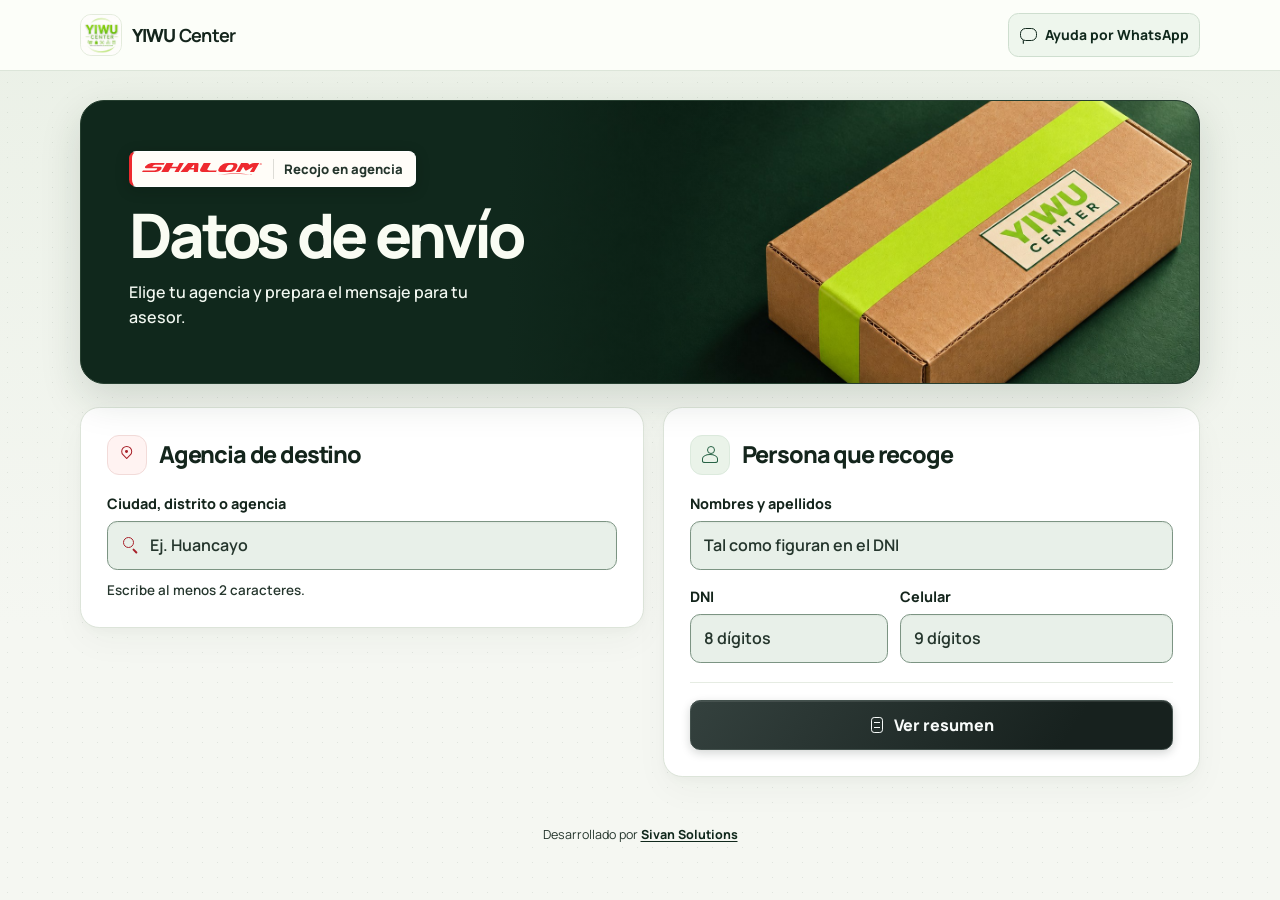
==== site/index.html @ ff03b6f7 "Publish Dispatch Management Portal" ====
<!doctype html>
<html lang="es-PE">
<head>
  <meta charset="utf-8">
  <meta name="viewport" content="width=device-width, initial-scale=1">
  <meta name="referrer" content="no-referrer">
  <meta name="robots" content="noindex">
  <meta http-equiv="Content-Security-Policy" content="form-action 'none'; connect-src 'self'; base-uri 'none'; object-src 'none'">
  <title>Datos de envío Shalom | YIWU Center</title>
  <link rel="icon" href="yiwu-logo.jpg">
  <link rel="preload" href="manrope-latin.woff2" as="font" type="font/woff2" crossorigin>
  <link rel="stylesheet" href="formulario.css">
  <script src="yiwu-agencias-shalom.js" defer></script>
  <script src="formulario.js" defer></script>
</head>
<body>
  <header class="site-header">
    <div class="container header-inner">
      <div class="brand">
        <img src="yiwu-logo.jpg" alt="" width="42" height="42">
        <strong>YIWU <span>Center</span></strong>
      </div>
      <a class="header-channel" href="https://wa.me/?text=Hola%2C%20necesito%20ayuda%20con%20el%20formulario%20de%20env%C3%ADo%20de%20YIWU%20Center." target="_blank" rel="noopener noreferrer"><i class="icon icon-chat" aria-hidden="true"></i><span>Ayuda por WhatsApp</span></a>
    </div>
  </header>

  <main class="container">
    <section class="hero" aria-labelledby="titulo-formulario">
      <div class="hero-image" aria-hidden="true">
        <img src="hero-despacho-yiwu.jpg" alt="" fetchpriority="high">
      </div>
      <div class="hero-content">
        <div class="hero-carrier">
          <img src="shalom-logo.svg" alt="Shalom" width="132" height="14">
          <span>Recojo en agencia</span>
        </div>
        <h1 id="titulo-formulario">Datos de envío</h1>
        <p>Elige tu agencia y prepara el mensaje para tu asesor.</p>
      </div>
    </section>

    <noscript><p class="notice">Activa JavaScript o pide ayuda a tu asesor para elegir una agencia.</p></noscript>

    <form id="despacho" autocomplete="off" hidden>
      <div class="form-grid">
        <section class="card carrier-card" aria-labelledby="titulo-agencia">
          <div class="card-heading">
            <span class="card-icon" aria-hidden="true"><i class="icon icon-pin"></i></span>
            <h2 id="titulo-agencia">Agencia de destino</h2>
          </div>

          <div id="buscador">
            <label for="busqueda">Ciudad, distrito o agencia</label>
            <div class="search-field">
              <i class="icon icon-search" aria-hidden="true"></i>
              <input id="busqueda" type="search" placeholder="Ej. Huancayo" spellcheck="false"
                     aria-describedby="estado-busqueda" aria-controls="resultados" enterkeyhint="search">
            </div>
            <div class="search-meta">
              <p id="estado-busqueda" class="hint" role="status">Escribe al menos 2 caracteres.</p>
              <span id="ayuda-desplazamiento" class="scroll-hint" hidden>Desplázate para ver más</span>
            </div>
            <ul id="resultados" class="agency-results" tabindex="0" aria-label="Agencias encontradas" hidden></ul>
          </div>

          <div id="agencia-elegida" class="selected-agency" role="group" aria-labelledby="agencia-nombre"
               aria-describedby="agencia-ubicacion agencia-direccion" tabindex="-1" hidden>
            <div class="selected-details">
              <span class="selected-marker" aria-hidden="true"></span>
              <div>
                <p id="agencia-nombre" class="selected-name"></p>
                <p id="agencia-ubicacion" class="agency-location"></p>
                <p id="agencia-direccion" class="agency-address"></p>
                <p id="agencia-referencia" class="agency-address" hidden><strong>Referencia</strong> <span></span></p>
              </div>
            </div>
            <div class="agency-actions">
              <button id="cambiar-agencia" type="button" class="text-button">Cambiar agencia</button>
              <a id="agencia-mapa" class="text-button map-link" target="_blank" rel="noopener noreferrer"
                 aria-label="Ver mapa de la agencia en Google Maps" hidden>Ver mapa</a>
            </div>
          </div>
        </section>

        <section class="card" aria-labelledby="titulo-destinatario">
          <div class="card-heading">
            <span class="card-icon" aria-hidden="true"><i class="icon icon-person"></i></span>
            <h2 id="titulo-destinatario">Persona que recoge</h2>
          </div>
          <div class="fields">
            <div>
              <label for="nombre">Nombres y apellidos</label>
              <div class="field-control">
                <input id="nombre" type="text" maxlength="120" placeholder="Tal como figuran en el DNI" required>
                <span class="field-check" aria-hidden="true" hidden></span>
                <span class="field-status" role="status"></span>
              </div>
            </div>
            <div class="fields-inline">
              <div>
                <label for="dni">DNI</label>
                <div class="field-control">
                  <input id="dni" type="text" inputmode="numeric" maxlength="8" pattern="[0-9]{8}" placeholder="8 dígitos"
                         title="Ingresa exactamente 8 dígitos" required>
                  <span class="field-check" aria-hidden="true" hidden></span>
                  <span class="field-status" role="status"></span>
                </div>
              </div>
              <div>
                <label for="celular">Celular</label>
                <div class="field-control">
                  <input id="celular" type="tel" inputmode="numeric" maxlength="9" pattern="9[0-9]{8}" placeholder="9 dígitos"
                         title="Ingresa 9 dígitos. El número empieza con 9" required>
                  <span class="field-check" aria-hidden="true" hidden></span>
                  <span class="field-status" role="status"></span>
                </div>
              </div>
            </div>
          </div>
          <div class="form-actions">
            <button id="revisar" type="submit" class="primary-button"><i class="icon icon-document" aria-hidden="true"></i> Ver resumen</button>
          </div>
        </section>
      </div>
    </form>

    <dialog id="revision" aria-labelledby="titulo-revision" aria-describedby="instrucciones-revision">
      <div class="review-content">
        <header class="review-header">
          <h2 id="titulo-revision">Resumen de envío</h2>
          <img src="shalom-logo.svg" alt="Shalom" width="96" height="10">
        </header>
        <div class="review-details">
          <section class="review-panel review-destination" aria-labelledby="resumen-destino-titulo">
            <h3 id="resumen-destino-titulo"><i class="icon icon-pin" aria-hidden="true"></i> Agencia de destino</h3>
            <p id="resumen-agencia" class="review-value"></p>
            <dl class="review-list">
              <div><dt>Ubicación</dt><dd id="resumen-ubicacion"></dd></div>
              <div><dt>Dirección</dt><dd id="resumen-direccion"></dd></div>
              <div id="resumen-referencia" hidden><dt>Referencia</dt><dd></dd></div>
            </dl>
          </section>
          <section class="review-panel" aria-labelledby="resumen-persona-titulo">
            <h3 id="resumen-persona-titulo"><i class="icon icon-person" aria-hidden="true"></i> Persona que recoge</h3>
            <p id="resumen-nombre" class="review-value"></p>
            <dl class="review-list review-contact">
              <div><dt>DNI</dt><dd id="resumen-dni"></dd></div>
              <div><dt>Celular</dt><dd id="resumen-celular"></dd></div>
            </dl>
          </section>
        </div>
        <footer class="review-footer">
          <p id="instrucciones-revision" class="review-note">Al confirmar, guardaremos el pedido y abriremos WhatsApp con el mensaje listo para enviar.</p>
          <p id="estado-pedido" class="review-note" role="status" hidden></p>
          <div class="review-actions">
            <button id="confirmar-pedido" type="button" class="primary-button"><i class="icon icon-chat" aria-hidden="true"></i> <span>Guardar y abrir WhatsApp</span></button>
            <a id="abrir-whatsapp" class="primary-button" hidden><i class="icon icon-chat" aria-hidden="true"></i> Abrir WhatsApp</a>
            <button id="editar" type="button" class="text-button">Volver a editar</button>
          </div>
        </footer>
      </div>
    </dialog>
  </main>
  <footer class="site-credit">Desarrollado por <a href="https://sivansolutions.com/" target="_blank" rel="noopener noreferrer">Sivan Solutions</a></footer>
</body>
</html>
---- site/formulario.css ----
@font-face {
  font-family: Manrope;
  src: url("manrope-latin.woff2") format("woff2");
  font-weight: 200 800;
  font-display: swap;
}

:root {
  color-scheme: light;
  font-family: Manrope, system-ui, -apple-system, "Segoe UI", sans-serif;
  color: #14251c;
  background: #f0f3ed;
  --ink: #14251c;
  --muted: #25362d;
  --surface: #fff;
  --line: #d5ded4;
  --field-fill: #e8f0e9;
  --field-border: #7c9483;
  --forest: #10281c;
  --green: #286346;
  --mint: #eaf3e9;
  --shalom: #ee2a2f;
  --shalom-ink: #a82029;
  --shalom-wash: #fff3f2;
  --error: #a32938;
}

* { box-sizing: border-box; }
[hidden] { display: none !important; }
body {
  margin: 0;
  min-width: 0;
  min-height: 100vh;
  line-height: 1.55;
  background-image: radial-gradient(#546b5822 .62px, transparent .72px),
    linear-gradient(180deg, #eaf0e6 0, #f5f7f2 min(39rem, 85vh));
  background-size: 15px 15px, 100% 100%;
}
button, input { font: inherit; }
button { cursor: pointer; }
button:disabled {
  cursor: default;
  color: #34473c;
  background: #eaf1e9;
  border-color: #a9b9a9;
  box-shadow: none;
}
h1, h2, p { margin: 0; }
:focus-visible { outline: 2px solid #327850; outline-offset: 3px; }

.container { width: min(100% - 3.5rem, 70rem); margin-inline: auto; }
.site-header {
  background: #fcfef9;
  border-bottom: 1px solid #dce5d9;
}
.header-inner { display: flex; align-items: center; justify-content: space-between; gap: 1rem; min-height: 4.4rem; }
.brand { display: flex; align-items: center; gap: .65rem; flex-shrink: 0; }
.brand img { display: block; object-fit: contain; border-radius: .7rem; border: 1px solid #e3ebdc; }
.brand strong { font-size: 1.13rem; line-height: 1; font-weight: 800; letter-spacing: -.04em; }
.brand span { font-weight: 680; }
.header-channel { display: inline-flex; align-items: center; gap: .46rem; min-height: 2.75rem; padding: .42rem .65rem; border: 1px solid #cedecf; border-radius: .65rem; background: #eef6ed; color: var(--forest); font-size: .87rem; font-weight: 750; text-decoration: none; }
.header-channel:hover { background: #e0f0e3; text-decoration: underline; text-underline-offset: .18em; }

main { padding-block: 1.8rem 3rem; }
.site-credit { padding: 0 1rem 1.25rem; color: var(--muted); text-align: center; font-size: 0.78rem; }
.site-credit a { color: var(--forest); font-weight: 750; text-underline-offset: 0.19em; }
.hero {
  position: relative;
  isolation: isolate;
  overflow: hidden;
  display: grid;
  align-items: center;
  min-height: 17.75rem;
  border: 1px solid #263f30;
  border-radius: 1.5rem;
  background: var(--forest);
  color: #f9fcf3;
  box-shadow: 0 15px 40px #132c1b26;
  margin-bottom: 1.45rem;
}
.hero-image {
  position: absolute;
  inset: 0 0 0 auto;
  width: 62%;
  z-index: -1;
}
.hero-image img { display: block; width: 100%; height: 100%; object-fit: cover; object-position: 66% 51%; }
.hero-image::after {
  position: absolute;
  inset: 0;
  content: "";
  background: linear-gradient(90deg, var(--forest), #10281cbd 9%, #10281c51 20%, transparent 34%);
}
.hero-content { position: relative; width: 57%; padding: 2rem clamp(1.7rem, 4.2vw, 3rem) 2.15rem; }
.hero-carrier {
  display: flex;
  flex-wrap: wrap;
  width: fit-content;
  max-width: 100%;
  align-items: center;
  gap: .44rem .64rem;
  margin-bottom: 1.05rem;
  padding: .43rem .75rem .43rem .65rem;
  border: 1px solid #fff;
  border-left: 3px solid var(--shalom);
  border-radius: .46rem;
  background: #fffdf8;
  box-shadow: 0 3px 13px #09140d42;
  color: var(--muted);
  font-size: .82rem;
  font-weight: 790;
}
.hero-carrier img { display: block; width: 7.5rem; height: auto; }
.hero-carrier span { padding-left: .64rem; border-left: 1px solid #dddcd6; }
.hero h1 { font-size: clamp(2.45rem, 4.8vw, 4.1rem); font-weight: 790; line-height: 1.02; letter-spacing: -.061em; word-spacing: .042em; }
.hero p { max-width: 24rem; margin-top: .8rem; color: #f2f8f1; font-weight: 550; line-height: 1.6; }

.form-grid {
  display: grid;
  grid-template-columns: minmax(0, 1.05fr) minmax(0, 1fr);
  align-items: start;
  gap: 1.15rem;
}
.card {
  padding: clamp(1.15rem, 2.5vw, 1.65rem);
  border: 1px solid #dce4d9;
  border-radius: 1.2rem;
  background: var(--surface);
  box-shadow: 0 4px 8px #21382306, 0 14px 34px #21382309;
}
.card-heading {
  display: flex;
  align-items: center;
  gap: .72rem;
  margin-bottom: 1.15rem;
}
.card-icon {
  display: grid;
  flex: 0 0 2.5rem;
  width: 2.5rem;
  height: 2.5rem;
  place-items: center;
  color: var(--green);
  background: var(--mint);
  border: 1px solid #dceadd;
  border-radius: .75rem;
}
.card-heading h2 { font-size: clamp(1.13rem, 2vw, 1.46rem); font-weight: 800; letter-spacing: -.05em; line-height: 1.18; }
.carrier-card .card-icon { color: var(--shalom-ink); background: var(--shalom-wash); border-color: #f2dbd9; }
.fields { display: grid; gap: 1rem; }
.fields-inline { display: grid; grid-template-columns: minmax(0, .84fr) minmax(0, 1.16fr); gap: .77rem; }
label { display: block; margin-bottom: .37rem; font-size: .9rem; font-weight: 760; }

input {
  display: block;
  width: 100%;
  min-height: 3.05rem;
  padding: .67rem .84rem;
  color: var(--ink);
  background: var(--field-fill);
  border: 1px solid var(--field-border);
  border-radius: .64rem;
  box-shadow: inset 0 1px 2px #14251c0b;
}
input::placeholder { color: var(--muted); font-weight: 620; opacity: 1; }
input:focus { border-color: #387250; background: #f1f7f2; }
input:user-invalid { border-color: var(--error); }
.field-control { position: relative; }
.field-control input { padding-inline-end: 2.55rem; }
.field-control:has(.field-check:not([hidden])) input { border-color: #6a9978; background: #e8f4eb; }
.field-status {
  position: absolute;
  width: 1px;
  height: 1px;
  overflow: hidden;
  clip-path: inset(50%);
  white-space: nowrap;
}
.search-field { position: relative; }
.search-field > .icon { position: absolute; inset: .97rem auto auto .95rem; color: var(--shalom-ink); pointer-events: none; }
.search-field input { padding-left: 2.62rem; }
.search-field input:focus-visible { outline-color: var(--shalom-ink); border-color: #aa5d63; }
.hint { margin-top: .4rem; font-size: .84rem; color: var(--muted); font-weight: 580; overflow-wrap: anywhere; }
.error { color: var(--error); }
.search-meta { display: flex; flex-wrap: wrap; align-items: baseline; justify-content: space-between; gap: .15rem .65rem; margin-top: .63rem; }
.search-meta .hint { margin: 0; }
.scroll-hint { font-size: .81rem; font-weight: 710; color: var(--shalom-ink); }

.agency-results {
  max-height: 15rem;
  margin: .68rem 0 0;
  padding: .24rem;
  list-style: none;
  overflow-y: auto;
  overscroll-behavior-y: contain;
  scrollbar-width: thin;
  scrollbar-color: #ad7574 #f8eeea;
  scrollbar-gutter: stable;
  border: 1px solid #dce6da;
  border-radius: .72rem;
  background: #fcfaf8;
}
.agency-results li + li { border-top: 1px solid #ece4df; }
.agency-option {
  display: grid;
  grid-template-columns: minmax(0, 1fr) auto;
  align-items: center;
  column-gap: .8rem;
  width: 100%;
  min-height: 3.95rem;
  padding: .57rem .66rem;
  color: inherit;
  text-align: left;
  border: 0;
  border-radius: .48rem;
  background: transparent;
}
.agency-option:hover, .agency-option:focus-visible { background: var(--shalom-wash); }
.agency-option:focus-visible { outline-color: var(--shalom-ink); outline-offset: -2px; }
.agency-option strong, .agency-option span { grid-column: 1; overflow-wrap: anywhere; }
.agency-option strong { font-size: .91rem; font-weight: 790; line-height: 1.3; }
.agency-option .agency-address { font-size: .82rem; line-height: 1.4; }
.agency-option::after {
  content: "";
  grid-column: 2;
  grid-row: 1 / span 3;
  width: .86rem;
  height: .86rem;
  border: 1px solid #a0807e;
  border-radius: 50%;
}
.agency-option:hover::after, .agency-option:focus-visible::after {
  background: var(--shalom-ink);
  box-shadow: inset 0 0 0 2px var(--shalom-wash);
}

.selected-agency {
  padding: 1rem 1.05rem .4rem;
  border: 1px solid #b9d9c1;
  border-radius: .8rem;
  background: linear-gradient(125deg, #e4f2e8, #f2f8f2);
}
.selected-details { display: flex; gap: .65rem; }
.selected-marker, .field-check {
  display: grid;
  width: 1.35rem;
  height: 1.35rem;
  place-items: center;
  border-radius: 50%;
  color: #fff;
  background: var(--green);
}
.selected-marker { flex: 0 0 1.35rem; margin-top: .06rem; }
.field-check {
  position: absolute;
  inset-block-start: 50%;
  inset-inline-end: .75rem;
  transform: translateY(-50%);
  pointer-events: none;
}
.selected-marker::before, .field-check::before {
  content: "";
  width: .55rem;
  height: .31rem;
  border: solid currentColor;
  border-width: 0 0 2px 2px;
  transform: translateY(-.06rem) rotate(-45deg);
}
.selected-name { font-weight: 800; overflow-wrap: anywhere; }
.agency-location { margin-top: .16rem; font-size: .82rem; font-weight: 760; line-height: 1.4; color: var(--muted); overflow-wrap: anywhere; }
.agency-address { margin-top: .15rem; font-size: .875rem; color: var(--muted); overflow-wrap: anywhere; }
.agency-address strong { display: block; color: var(--forest); font-size: .77rem; }
.agency-actions { display: flex; flex-wrap: wrap; align-items: center; gap: 0 .9rem; }
.agency-actions .text-button { font-size: .86rem; }
.agency-actions button { color: var(--shalom-ink); }
.map-link { display: inline-flex; align-items: center; }

.form-actions { border-top: 1px solid #e6ece3; margin-top: 1.2rem; padding-top: 1.05rem; }

.primary-button, .text-button { min-height: 2.75rem; border-radius: .63rem; font-weight: 800; }
.primary-button {
  position: relative;
  isolation: isolate;
  overflow: hidden;
  display: inline-flex;
  min-height: 3.1rem;
  align-items: center;
  justify-content: center;
  gap: .52rem;
  padding: .6rem 1.04rem;
  color: #f8fbfa;
  border: 1px solid #42504c;
  background: linear-gradient(125deg, #34413e, #17211e 78%);
  box-shadow: inset 0 1px 0 #ffffff19, 0 .2rem .6rem #111d182e;
}
.primary-button:hover:enabled, .primary-button:focus-visible { border-color: #6a8278; box-shadow: inset 0 1px 0 #ffffff24, 0 .4rem .9rem #17262336; }
.card .primary-button { width: 100%; }
.text-button { padding: .45rem .15rem; color: var(--green); border: 0; background: transparent; text-underline-offset: .2em; }
.text-button:hover { text-decoration: underline; }

dialog {
  width: min(100% - 1.5rem, 36rem);
  max-height: calc(100dvh - 1.5rem);
  padding: 0;
  color: inherit;
  background: var(--surface);
  border: 1px solid var(--line);
  border-radius: 1.16rem;
  box-shadow: 0 1rem 3.5rem #101c14a0;
}
dialog::backdrop { background: #10271dc9; backdrop-filter: blur(3px); }
.review-content { padding: clamp(.95rem, 4vw, 1.55rem); }
.review-header { display: flex; flex-wrap: wrap; align-items: center; justify-content: space-between; gap: .3rem .8rem; margin-bottom: .85rem; }
.review-header h2 { font-size: clamp(1.28rem, 4.6vw, 1.65rem); font-weight: 800; line-height: 1.18; letter-spacing: -.045em; }
.review-header img { display: block; width: 5.75rem; height: auto; }
.review-details { display: grid; gap: .62rem; }
.review-panel { min-width: 0; padding: .74rem .88rem; border: 1px solid #dce7df; border-radius: .78rem; background: #f8faf8; }
.review-destination { background: linear-gradient(140deg, #e9f4eb, #f6faf6); border-color: #cce0d0; }
.review-panel h3 { display: flex; align-items: center; gap: .4rem; margin: 0 0 .35rem; color: var(--muted); font-size: .79rem; font-weight: 780; }
.review-panel h3 .icon { color: var(--green); }
.review-value { font-size: 1rem; font-weight: 800; line-height: 1.32; overflow-wrap: anywhere; }
.review-list { display: grid; gap: .42rem; margin: .53rem 0 0; }
.review-list dt { color: var(--muted); font-size: .77rem; font-weight: 780; }
.review-list dd { margin: 0; font-size: .88rem; line-height: 1.4; overflow-wrap: anywhere; }
.review-contact { grid-template-columns: repeat(2, minmax(0, 1fr)); gap: .6rem; }
.review-contact dd { font-variant-numeric: tabular-nums; }
.review-footer { margin-top: .78rem; }
.review-note { color: var(--muted); font-size: .83rem; font-weight: 580; line-height: 1.45; }
#estado-pedido { margin-top: .45rem; }
#estado-pedido.error { color: var(--error); }
.review-actions { display: flex; flex-wrap: wrap; align-items: center; gap: .25rem .85rem; margin-top: .63rem; }
.review-actions .primary-button { flex: 1 0 auto; text-decoration: none; }
.notice { padding: 1rem; color: var(--error); border: 1px solid var(--line); border-radius: .65rem; background: var(--surface); }

@media (min-width: 34rem) {
  .review-details { grid-template-columns: minmax(0, 1.15fr) minmax(0, .85fr); }
}

@media (prefers-reduced-motion: no-preference) {
  .primary-button { transition: transform .18s ease, box-shadow .22s ease, border-color .22s ease; }
  .primary-button:hover:enabled { transform: translateY(-1px); }
  .primary-button:active:enabled { transform: translateY(1px) scale(.985); }
  .primary-button::after {
    position: absolute;
    z-index: -1;
    inset: 0;
    content: "";
    pointer-events: none;
    background: linear-gradient(110deg, transparent 27%, #e7ffed24 50%, transparent 73%);
    transform: translateX(-110%);
  }
  .primary-button:hover:enabled::after { transform: translateX(110%); transition: transform .74s ease; }
  dialog[open] .review-content { animation: resumen-entrada .23s ease-out both; }
  dialog[open] .primary-button::after { animation: luz-boton .82s .16s ease both; }
  @keyframes resumen-entrada {
    from { opacity: 0; transform: translateY(.3rem); }
    to { opacity: 1; transform: translateY(0); }
  }
  @keyframes luz-boton {
    from { transform: translateX(-110%); }
    to { transform: translateX(110%); }
  }
}

.icon { position: relative; display: inline-block; flex: none; width: 1.12rem; height: 1.12rem; }
.icon::before, .icon::after { position: absolute; content: ""; }
.icon-pin::before {
  top: .03rem;
  left: .17rem;
  width: .59rem;
  height: .59rem;
  border: 1.5px solid currentColor;
  border-radius: 70% 70% 4% 70%;
  transform: rotate(45deg);
}
.icon-pin::after { top: .28rem; left: .43rem; width: .18rem; height: .18rem; border-radius: 50%; background: currentColor; }
.icon-search::before { width: .59rem; height: .59rem; border: 1.5px solid currentColor; border-radius: 50%; }
.icon-search::after { top: .68rem; left: .68rem; width: .37rem; height: 1.5px; border-radius: 1px; background: currentColor; transform: rotate(45deg); transform-origin: left center; }
.icon-person::before { inset: 0 auto auto .36rem; width: .39rem; height: .39rem; border-radius: 50%; border: 1.5px solid currentColor; }
.icon-person::after { inset: auto .075rem .04rem; height: .45rem; border: 1.5px solid currentColor; border-radius: 55% 55% 21% 21%; }
.icon-chat::before { inset: .1rem .02rem .18rem; border: 1.5px solid currentColor; border-radius: .35rem; }
.icon-chat::after { width: .27rem; height: .25rem; left: .24rem; bottom: .07rem; border-left: 1.5px solid currentColor; transform: skew(-24deg) rotate(-27deg); }
.icon-document::before { inset: .05rem .17rem; border: 1.5px solid currentColor; border-radius: .2rem; }
.icon-document::after { inset: .38rem .36rem auto; height: .22rem; border-block: 1.4px solid currentColor; }

@media (max-width: 46rem) {
  .container { width: calc(100% - 2rem); }
  .header-inner { min-height: 3.75rem; }
  .brand img { width: 36px; height: 36px; }
  .brand strong { font-size: 1rem; }
  .header-channel { font-size: .77rem; gap: .3rem; }
  main { padding-top: 1rem; }
  .hero { min-height: 12.75rem; border-radius: 1.13rem; margin-bottom: 1rem; }
  .hero-content { width: 100%; padding: 1.02rem 1.1rem 1.15rem; }
  .hero h1, .hero p { max-width: 58%; }
  .hero h1 { font-size: clamp(1.85rem, 5.4vw, 2.85rem); }
  .hero-carrier { margin-bottom: .62rem; font-size: .76rem; }
  .hero-carrier img { width: 6.4rem; }
  .hero p { margin-top: .53rem; font-size: .89rem; line-height: 1.46; }
  .hero-image {
    inset: auto 0 0 auto;
    width: min(47%, 14rem);
    aspect-ratio: 9 / 8;
    overflow: hidden;
  }
  .hero-image img {
    position: absolute;
    right: 0;
    bottom: 0;
    width: 134%;
    height: auto;
  }
  .hero-image::after {
    background: linear-gradient(180deg, var(--forest), #10281c82 5%, transparent 11%),
      linear-gradient(90deg, var(--forest), #10281c68 7%, transparent 15%);
  }
  .form-grid { grid-template-columns: minmax(0, 1fr); gap: .92rem; }
}

@media (max-width: 21.5rem) {
  .header-channel { max-width: 8.4rem; line-height: 1.17; }
  .hero-carrier img { width: 5.72rem; }
  .fields-inline { grid-template-columns: minmax(0, 1fr); }
}

@media (max-width: 26rem) {
  .review-actions { display: grid; gap: .1rem; }
}
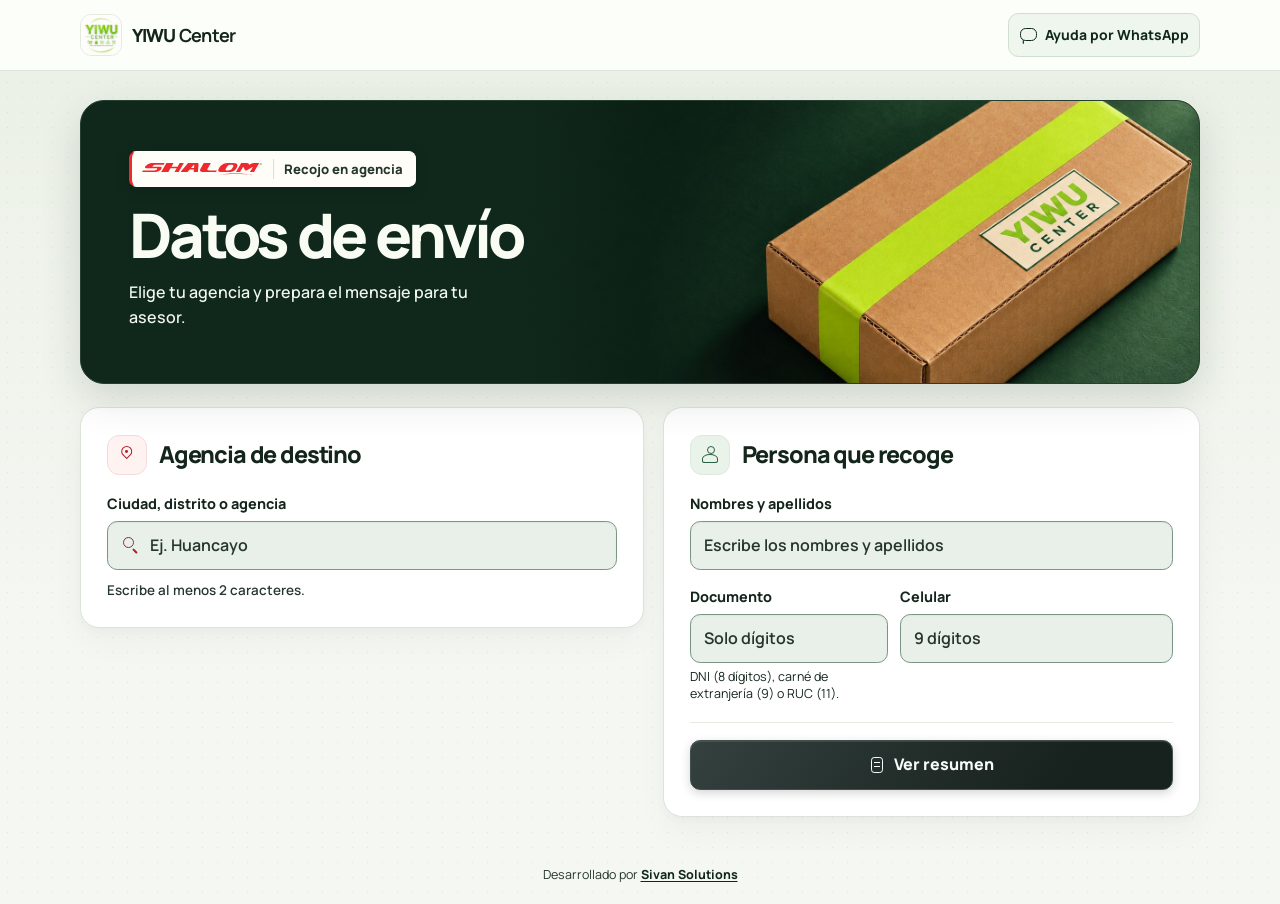
==== commit c69c2b38: "Acepta DNI, carné de extranjería y RUC en el formulario de despacho" ====
--- a/site/index.html
+++ b/site/index.html
@@ -20,7 +20,7 @@
         <img src="yiwu-logo.jpg" alt="" width="42" height="42">
         <strong>YIWU <span>Center</span></strong>
       </div>
-      <a class="header-channel" href="https://wa.me/?text=Hola%2C%20necesito%20ayuda%20con%20el%20formulario%20de%20env%C3%ADo%20de%20YIWU%20Center." target="_blank" rel="noopener noreferrer"><i class="icon icon-chat" aria-hidden="true"></i><span>Ayuda por WhatsApp</span></a>
+      <a class="header-channel" href="https://wa.me/51965266663?text=Hola%2C%20necesito%20ayuda%20con%20el%20formulario%20de%20env%C3%ADo%20de%20YIWU%20Center." target="_blank" rel="noopener noreferrer"><i class="icon icon-chat" aria-hidden="true"></i><span>Ayuda por WhatsApp</span></a>
     </div>
   </header>
 
@@ -91,20 +91,21 @@
             <div>
               <label for="nombre">Nombres y apellidos</label>
               <div class="field-control">
-                <input id="nombre" type="text" maxlength="120" placeholder="Tal como figuran en el DNI" required>
+                <input id="nombre" type="text" maxlength="120" placeholder="Escribe los nombres y apellidos" required>
                 <span class="field-check" aria-hidden="true" hidden></span>
                 <span class="field-status" role="status"></span>
               </div>
             </div>
             <div class="fields-inline">
               <div>
-                <label for="dni">DNI</label>
+                <label for="dni">Documento</label>
                 <div class="field-control">
-                  <input id="dni" type="text" inputmode="numeric" maxlength="8" pattern="[0-9]{8}" placeholder="8 dígitos"
-                         title="Ingresa exactamente 8 dígitos" required>
+                  <input id="dni" type="text" inputmode="numeric" maxlength="11" pattern="[0-9]{8,9}|[0-9]{11}" placeholder="Solo dígitos"
+                         aria-describedby="ayuda-documento" title="Ingresa 8 dígitos para DNI, 9 para carné de extranjería u 11 para RUC" required>
                   <span class="field-check" aria-hidden="true" hidden></span>
                   <span class="field-status" role="status"></span>
                 </div>
+                <p id="ayuda-documento" class="field-help">DNI (8 dígitos), carné de extranjería (9) o RUC (11).</p>
               </div>
               <div>
                 <label for="celular">Celular</label>
@@ -144,16 +145,19 @@
             <h3 id="resumen-persona-titulo"><i class="icon icon-person" aria-hidden="true"></i> Persona que recoge</h3>
             <p id="resumen-nombre" class="review-value"></p>
             <dl class="review-list review-contact">
-              <div><dt>DNI</dt><dd id="resumen-dni"></dd></div>
+              <div><dt>Documento</dt><dd id="resumen-dni"></dd></div>
               <div><dt>Celular</dt><dd id="resumen-celular"></dd></div>
             </dl>
           </section>
         </div>
         <footer class="review-footer">
-          <p id="instrucciones-revision" class="review-note">Al confirmar, guardaremos el pedido y abriremos WhatsApp con el mensaje listo para enviar.</p>
+          <p id="instrucciones-revision" class="review-note review-warning">
+            <span aria-hidden="true">⚠️</span>
+            <span>Antes de confirmar, revisa la dirección de la agencia y los datos de la persona que recoge.</span>
+          </p>
           <p id="estado-pedido" class="review-note" role="status" hidden></p>
           <div class="review-actions">
-            <button id="confirmar-pedido" type="button" class="primary-button"><i class="icon icon-chat" aria-hidden="true"></i> <span>Guardar y abrir WhatsApp</span></button>
+            <button id="confirmar-pedido" type="button" class="primary-button"><i class="icon icon-chat" aria-hidden="true"></i> <span>Confirmar pedido</span></button>
             <a id="abrir-whatsapp" class="primary-button" hidden><i class="icon icon-chat" aria-hidden="true"></i> Abrir WhatsApp</a>
             <button id="editar" type="button" class="text-button">Volver a editar</button>
           </div>
--- a/site/formulario.css
+++ b/site/formulario.css
@@ -166,6 +166,7 @@
 input:focus { border-color: #387250; background: #f1f7f2; }
 input:user-invalid { border-color: var(--error); }
 .field-control { position: relative; }
+.field-help { margin: .38rem 0 0; font-size: .78rem; line-height: 1.35; }
 .field-control input { padding-inline-end: 2.55rem; }
 .field-control:has(.field-check:not([hidden])) input { border-color: #6a9978; background: #e8f4eb; }
 .field-status {
@@ -326,6 +327,7 @@
 .review-contact dd { font-variant-numeric: tabular-nums; }
 .review-footer { margin-top: .78rem; }
 .review-note { color: var(--muted); font-size: .83rem; font-weight: 580; line-height: 1.45; }
+.review-warning { display: flex; align-items: flex-start; gap: .5rem; padding: .55rem .7rem; border: 1px solid #efc8cf; border-radius: .55rem; background: #fff2f3; color: var(--error); font-weight: 700; }
 #estado-pedido { margin-top: .45rem; }
 #estado-pedido.error { color: var(--error); }
 .review-actions { display: flex; flex-wrap: wrap; align-items: center; gap: .25rem .85rem; margin-top: .63rem; }
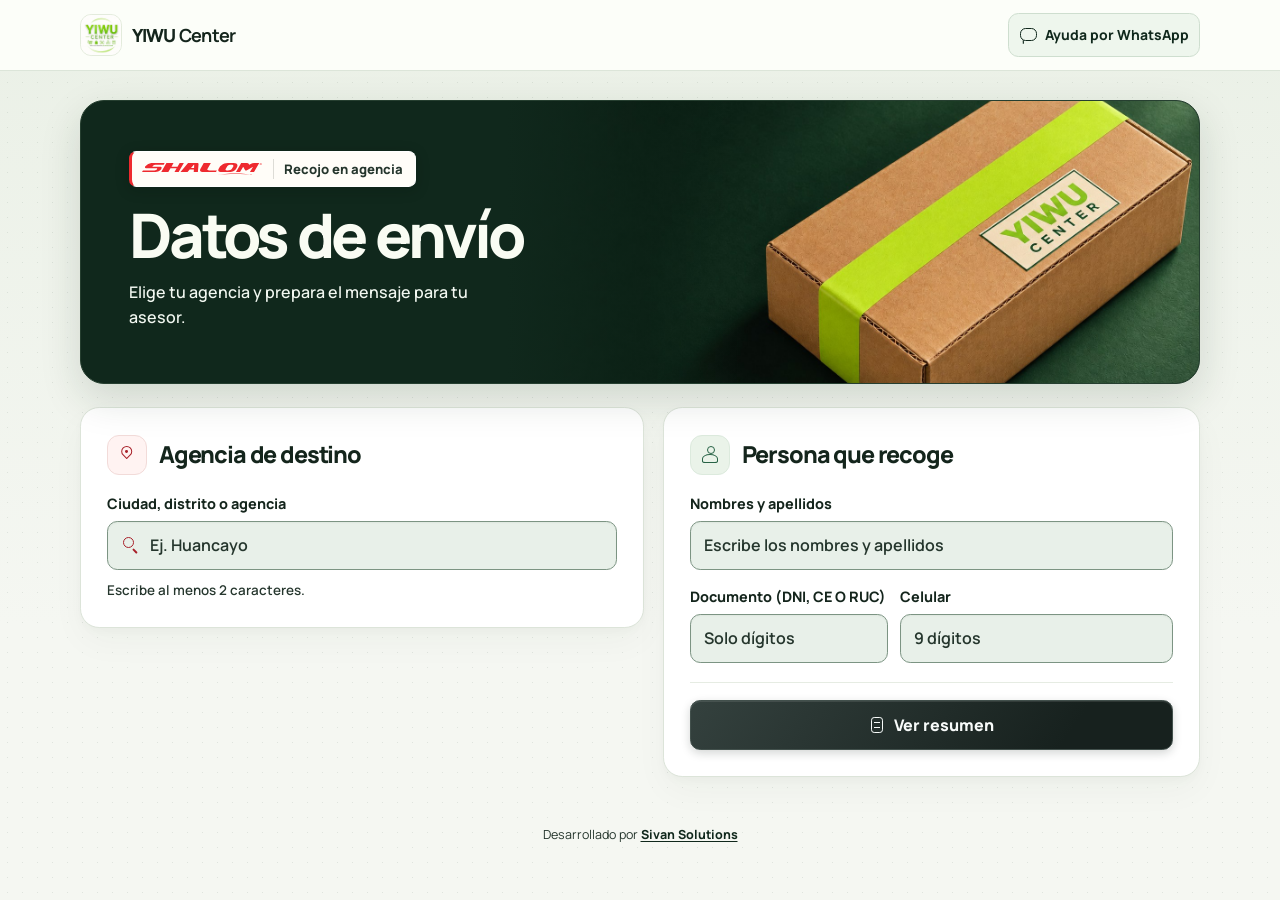
==== commit 517b8e72: "Simplifica la etiqueta de documento en despachos" ====
--- a/site/index.html
+++ b/site/index.html
@@ -98,14 +98,13 @@
             </div>
             <div class="fields-inline">
               <div>
-                <label for="dni">Documento</label>
+                <label for="dni">Documento (DNI, CE O RUC)</label>
                 <div class="field-control">
                   <input id="dni" type="text" inputmode="numeric" maxlength="11" pattern="[0-9]{8,9}|[0-9]{11}" placeholder="Solo dígitos"
-                         aria-describedby="ayuda-documento" title="Ingresa 8 dígitos para DNI, 9 para carné de extranjería u 11 para RUC" required>
+                         title="Ingresa 8 dígitos para DNI, 9 para carné de extranjería u 11 para RUC" required>
                   <span class="field-check" aria-hidden="true" hidden></span>
                   <span class="field-status" role="status"></span>
                 </div>
-                <p id="ayuda-documento" class="field-help">DNI (8 dígitos), carné de extranjería (9) o RUC (11).</p>
               </div>
               <div>
                 <label for="celular">Celular</label>
--- a/site/formulario.css
+++ b/site/formulario.css
@@ -166,7 +166,6 @@
 input:focus { border-color: #387250; background: #f1f7f2; }
 input:user-invalid { border-color: var(--error); }
 .field-control { position: relative; }
-.field-help { margin: .38rem 0 0; font-size: .78rem; line-height: 1.35; }
 .field-control input { padding-inline-end: 2.55rem; }
 .field-control:has(.field-check:not([hidden])) input { border-color: #6a9978; background: #e8f4eb; }
 .field-status {
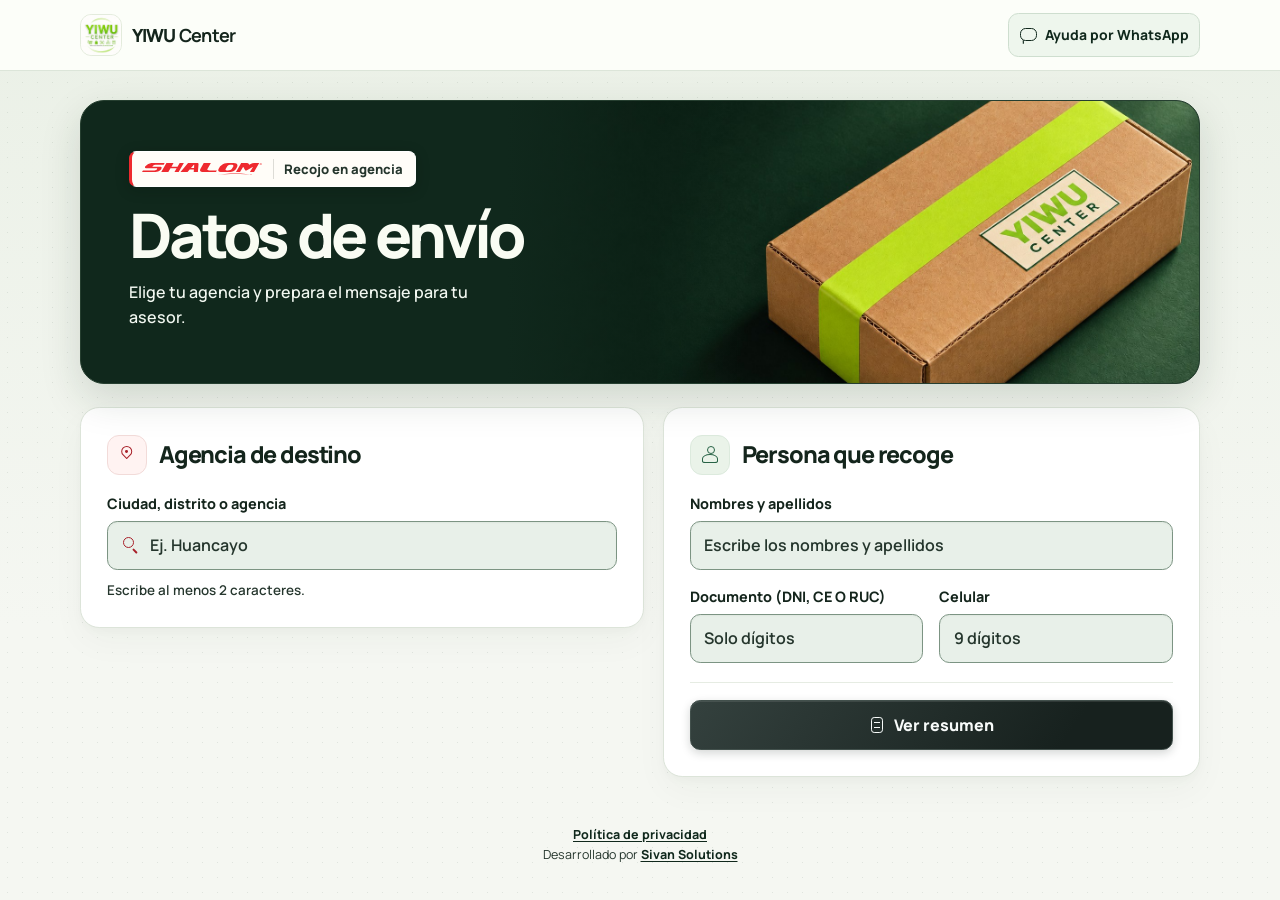
==== commit 7301807b: "Publica la política y las instrucciones de eliminación de datos" ====
--- a/site/index.html
+++ b/site/index.html
@@ -11,7 +11,7 @@
   <link rel="preload" href="manrope-latin.woff2" as="font" type="font/woff2" crossorigin>
   <link rel="stylesheet" href="formulario.css">
   <script src="yiwu-agencias-shalom.js" defer></script>
-  <script src="formulario.js" defer></script>
+  <script src="formulario.js" type="module"></script>
 </head>
 <body>
   <header class="site-header">
@@ -144,7 +144,7 @@
             <h3 id="resumen-persona-titulo"><i class="icon icon-person" aria-hidden="true"></i> Persona que recoge</h3>
             <p id="resumen-nombre" class="review-value"></p>
             <dl class="review-list review-contact">
-              <div><dt>Documento</dt><dd id="resumen-dni"></dd></div>
+              <div><dt id="resumen-tipo-documento"></dt><dd id="resumen-dni"></dd></div>
               <div><dt>Celular</dt><dd id="resumen-celular"></dd></div>
             </dl>
           </section>
@@ -164,6 +164,9 @@
       </div>
     </dialog>
   </main>
-  <footer class="site-credit">Desarrollado por <a href="https://sivansolutions.com/" target="_blank" rel="noopener noreferrer">Sivan Solutions</a></footer>
+  <footer class="site-credit">
+    <a href="/politica-de-privacidad/">Política de privacidad</a>
+    <p>Desarrollado por <a href="https://sivansolutions.com/" target="_blank" rel="noopener noreferrer">Sivan Solutions</a></p>
+  </footer>
 </body>
 </html>
--- a/site/formulario.css
+++ b/site/formulario.css
@@ -148,7 +148,12 @@
 .card-heading h2 { font-size: clamp(1.13rem, 2vw, 1.46rem); font-weight: 800; letter-spacing: -.05em; line-height: 1.18; }
 .carrier-card .card-icon { color: var(--shalom-ink); background: var(--shalom-wash); border-color: #f2dbd9; }
 .fields { display: grid; gap: 1rem; }
-.fields-inline { display: grid; grid-template-columns: minmax(0, .84fr) minmax(0, 1.16fr); gap: .77rem; }
+.fields-inline {
+  display: grid;
+  grid-template-columns: repeat(auto-fit, minmax(min(100%, 13rem), 1fr));
+  align-items: end;
+  gap: .9rem 1rem;
+}
 label { display: block; margin-bottom: .37rem; font-size: .9rem; font-weight: 760; }
 
 input {
@@ -421,7 +426,6 @@
 @media (max-width: 21.5rem) {
   .header-channel { max-width: 8.4rem; line-height: 1.17; }
   .hero-carrier img { width: 5.72rem; }
-  .fields-inline { grid-template-columns: minmax(0, 1fr); }
 }
 
 @media (max-width: 26rem) {
